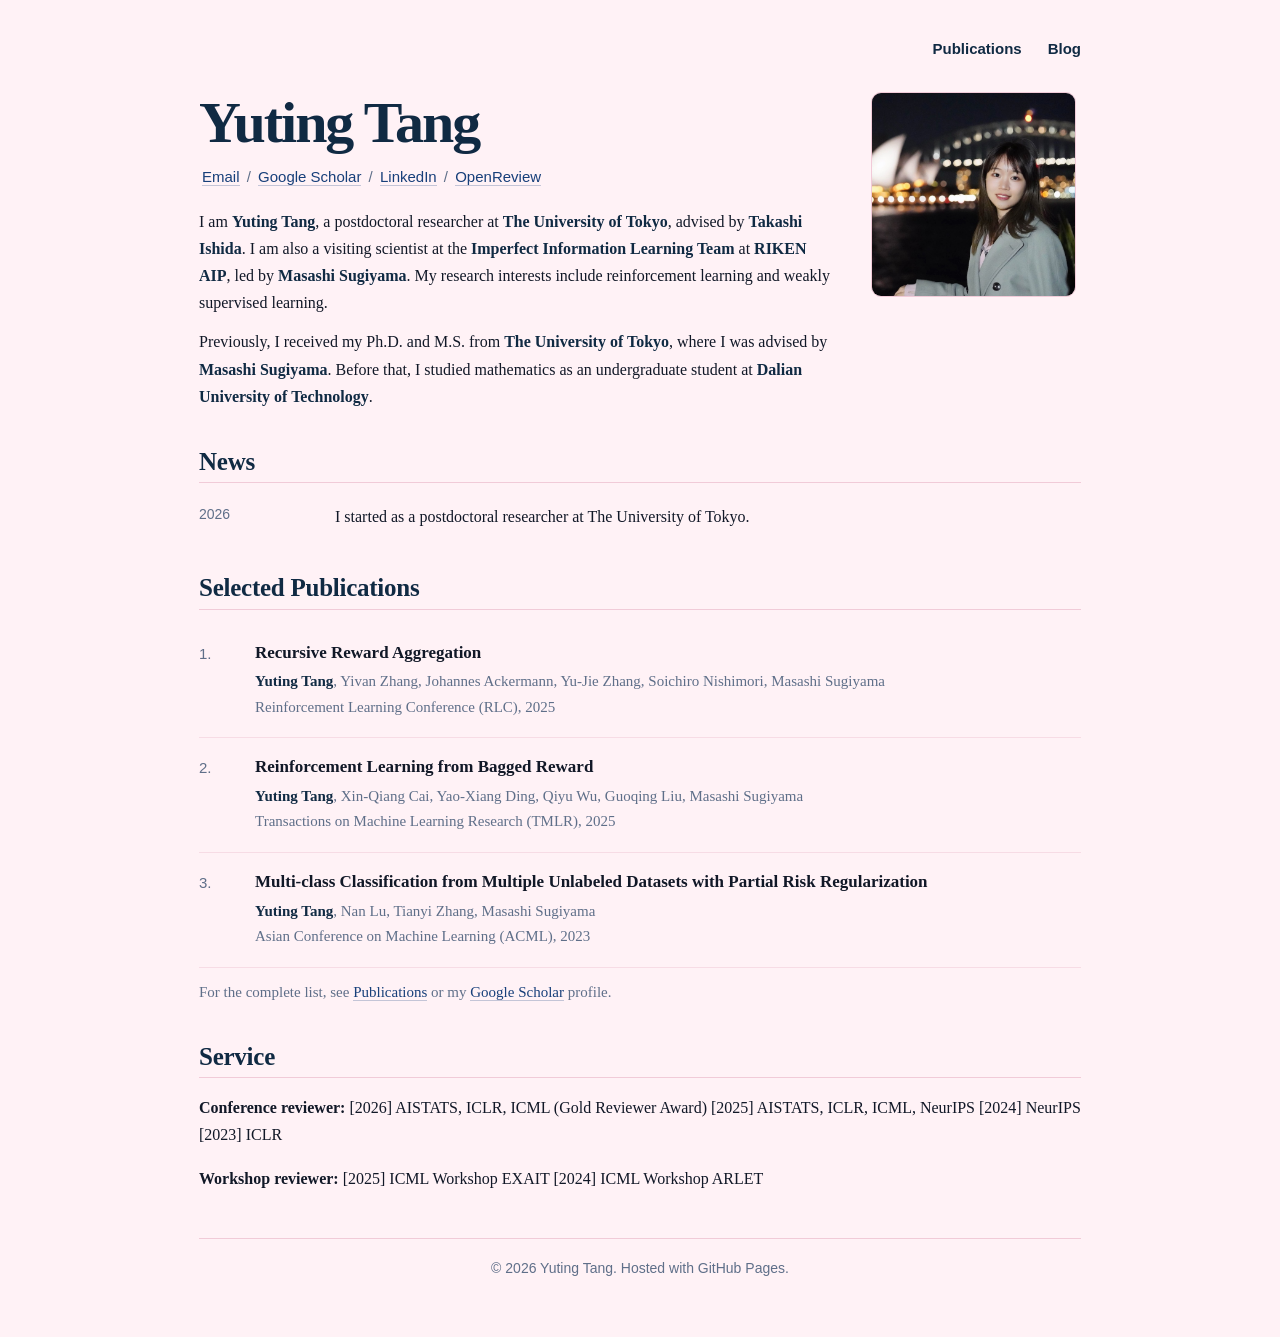
==== index.html @ c819830e "Create" ====
<!doctype html>
<html lang="en">
<head>
  <meta charset="utf-8" />
  <meta name="viewport" content="width=device-width, initial-scale=1" />
  <meta name="description" content="Personal homepage of Yuting Tang, Postdoctoral Researcher at The University of Tokyo." />
  <title>Yuting Tang</title>
  <link rel="stylesheet" href="style.css" />
</head>
<body>
  <main class="page">
    <nav class="topnav" aria-label="Main navigation">
      <a href="publications.html">Publications</a>
      <a href="blog.html">Blog</a>
    </nav>

    <header id="about" class="intro">
      <div>
        <h1>Yuting Tang</h1>
        <p class="links">
          <a href="mailto:tang@ms.k.u-tokyo.ac.jp">Email</a> /
          <a href="https://scholar.google.com/citations?user=rA8V8zEAAAAJ&hl=en" target="_blank" rel="noopener">Google Scholar</a> /
          <a href="https://jp.linkedin.com/in/yuting-tang-8756941a8" target="_blank" rel="noopener">LinkedIn</a> /
          <a href="https://openreview.net/profile?id=~Yuting_Tang1" target="_blank" rel="noopener">OpenReview</a>
        </p>
        <p class="bio">
          I am <strong>Yuting Tang</strong>, a postdoctoral researcher at <strong>The University of Tokyo</strong>, advised by <strong>Takashi Ishida</strong>. I am also a visiting scientist at the <strong>Imperfect Information Learning Team</strong> at <strong>RIKEN AIP</strong>, led by <strong>Masashi Sugiyama</strong>. My research interests include reinforcement learning and weakly supervised learning.
        </p>
        <p class="bio">
          Previously, I received my Ph.D. and M.S. from <strong>The University of Tokyo</strong>, where I was advised by <strong>Masashi Sugiyama</strong>. Before that, I studied mathematics as an undergraduate student at <strong>Dalian University of Technology</strong>.
        </p>
      </div>

      <img class="portrait" src="me.JPG" alt="Yuting Tang" />
    </header>

    <section id="news">
      <h2>News</h2>
      <ul class="news-list">
        <li>
          <span class="date">2026</span>
          <span>I started as a postdoctoral researcher at The University of Tokyo.</span>
        </li>
      </ul>
    </section>

    <section id="selected-publications">
      <h2>Selected Publications</h2>

      <article class="publication">
        <div class="pub-index">1.</div>
        <div>
          <p class="pub-title">Recursive Reward Aggregation</p>
          <p class="authors"><strong>Yuting Tang</strong>, Yivan Zhang, Johannes Ackermann, Yu-Jie Zhang, Soichiro Nishimori, Masashi Sugiyama</p>
          <p class="pub-meta">Reinforcement Learning Conference (RLC), 2025</p>
        </div>
      </article>

      <article class="publication">
        <div class="pub-index">2.</div>
        <div>
          <p class="pub-title">Reinforcement Learning from Bagged Reward</p>
          <p class="authors"><strong>Yuting Tang</strong>, Xin-Qiang Cai, Yao-Xiang Ding, Qiyu Wu, Guoqing Liu, Masashi Sugiyama</p>
          <p class="pub-meta">Transactions on Machine Learning Research (TMLR), 2025</p>
        </div>
      </article>

      <article class="publication">
        <div class="pub-index">3.</div>
        <div>
          <p class="pub-title">Multi-class Classification from Multiple Unlabeled Datasets with Partial Risk Regularization</p>
          <p class="authors"><strong>Yuting Tang</strong>, Nan Lu, Tianyi Zhang, Masashi Sugiyama</p>
          <p class="pub-meta">Asian Conference on Machine Learning (ACML), 2023</p>
        </div>
      </article>

      <p class="note">
        For the complete list, see <a href="publications.html">Publications</a> or my
        <a href="https://scholar.google.com/citations?user=rA8V8zEAAAAJ&hl=en" target="_blank" rel="noopener">Google Scholar</a> profile.
      </p>
    </section>

    <section id="service">
      <h2>Service</h2>
      <div class="service-items">
        <p>
          <strong>Conference reviewer:</strong>
          <span class="year">[2026]</span> AISTATS, ICLR, ICML (Gold Reviewer Award)
          <span class="year">[2025]</span> AISTATS, ICLR, ICML, NeurIPS
          <span class="year">[2024]</span> NeurIPS
          <span class="year">[2023]</span> ICLR
        </p>
        <p>
          <strong>Workshop reviewer:</strong>
          <span class="year">[2025]</span> ICML Workshop EXAIT
          <span class="year">[2024]</span> ICML Workshop ARLET
        </p>
      </div>
    </section>

    <footer class="footer">
      © 2026 Yuting Tang. Hosted with GitHub Pages.
    </footer>
  </main>
</body>
</html>
---- style.css ----
:root {
  --bg: #fff2f6;
  --panel: #fff8fa;
  --text: #111827;
  --navy: #102a43;
  --muted: #5f6f89;
  --link: #173f7a;
  --link-hover: #0b63ce;
  --border: #f1cbd8;
  --soft-border: #f7dce5;
  --tag: #f8e1ea;
}

* {
  box-sizing: border-box;
}

html {
  scroll-behavior: smooth;
}

body {
  margin: 0;
  background: var(--bg);
  color: var(--text);
  font-family: Georgia, "Times New Roman", "Noto Serif", serif;
  font-size: 16px;
  line-height: 1.7;
}

a {
  color: var(--link);
  text-decoration: none;
  border-bottom: 1px solid rgba(23, 63, 122, 0.25);
}

a:hover {
  color: var(--link-hover);
  border-bottom-color: var(--link-hover);
}

.page {
  max-width: 930px;
  margin: 0 auto;
  padding: 28px 24px 56px;
}

.topnav {
  display: flex;
  justify-content: flex-end;
  align-items: center;
  gap: 26px;
  padding: 8px 0 30px;
  font-family: -apple-system, BlinkMacSystemFont, "Segoe UI", sans-serif;
  font-size: 15px;
  font-weight: 600;
}

.topnav a {
  color: var(--navy);
  border-bottom: none;
}

.topnav a:hover {
  color: var(--link-hover);
}

.intro {
  display: grid;
  grid-template-columns: 1fr 210px;
  gap: 38px;
  align-items: start;
  margin-bottom: 30px;
}

h1 {
  margin: 0 0 10px;
  color: var(--navy);
  font-size: clamp(38px, 7vw, 58px);
  line-height: 1.08;
  letter-spacing: -0.035em;
  font-weight: 700;
}

.links {
  margin: 0 0 18px;
  color: var(--muted);
  font-family: -apple-system, BlinkMacSystemFont, "Segoe UI", sans-serif;
  font-size: 15px;
}

.links a {
  margin: 0 3px;
}

.bio {
  margin: 0;
  max-width: 700px;
}

.bio + .bio {
  margin-top: 12px;
}

.bio strong {
  color: var(--navy);
}

.portrait {
  width: 205px;
  height: 205px;
  border-radius: 10px;
  border: 1px solid var(--border);
  background: linear-gradient(135deg, #ffe3ec, #fff8fa);
  display: grid;
  place-items: center;
  color: var(--navy);
  font-family: -apple-system, BlinkMacSystemFont, "Segoe UI", sans-serif;
  font-size: 42px;
  font-weight: 750;
  object-fit: cover;
}

section {
  margin-top: 30px;
  padding-top: 6px;
}

h2 {
  margin: 0 0 14px;
  color: var(--navy);
  font-size: 25px;
  line-height: 1.25;
  font-weight: 700;
  letter-spacing: -0.01em;
  border-bottom: 1px solid var(--border);
  padding-bottom: 5px;
}

.news-list,
.service-list {
  list-style: none;
  margin: 0;
  padding: 0;
}

.news-list li,
.service-list li {
  display: grid;
  grid-template-columns: 118px 1fr;
  gap: 18px;
  padding: 6px 0;
}

.date {
  color: var(--muted);
  font-family: -apple-system, BlinkMacSystemFont, "Segoe UI", sans-serif;
  font-size: 14px;
  white-space: nowrap;
}

.publication {
  display: grid;
  grid-template-columns: 42px 1fr;
  gap: 14px;
  padding: 17px 0;
  border-bottom: 1px solid var(--soft-border);
}

.publication:last-child {
  border-bottom: none;
}

.pub-index {
  color: var(--muted);
  font-family: -apple-system, BlinkMacSystemFont, "Segoe UI", sans-serif;
  font-size: 15px;
}

.venue {
  display: inline-block;
  margin-bottom: 5px;
  padding: 2px 8px;
  border-radius: 999px;
  background: var(--tag);
  color: var(--navy);
  font-family: -apple-system, BlinkMacSystemFont, "Segoe UI", sans-serif;
  font-size: 12px;
  font-weight: 700;
  letter-spacing: 0.02em;
}

.pub-title {
  margin: 0 0 4px;
  color: var(--text);
  font-size: 17px;
  line-height: 1.45;
  font-weight: 700;
}

.authors,
.pub-meta {
  margin: 0;
  color: var(--muted);
  font-size: 15px;
}

.authors strong {
  color: var(--navy);
}

.note {
  margin-top: 12px;
  color: var(--muted);
  font-size: 15px;
}

.footer {
  margin-top: 46px;
  padding-top: 18px;
  border-top: 1px solid var(--border);
  color: var(--muted);
  font-family: -apple-system, BlinkMacSystemFont, "Segoe UI", sans-serif;
  font-size: 14px;
  text-align: center;
}

@media (max-width: 720px) {
  .page {
    padding: 22px 18px 46px;
  }

  .topnav {
    justify-content: flex-start;
    gap: 18px;
    flex-wrap: wrap;
  }

  .intro {
    grid-template-columns: 1fr;
  }

  .portrait {
    width: 165px;
    height: 165px;
    order: -1;
  }

  .news-list li,
  .service-list li {
    grid-template-columns: 1fr;
    gap: 0;
    padding: 8px 0;
  }
}
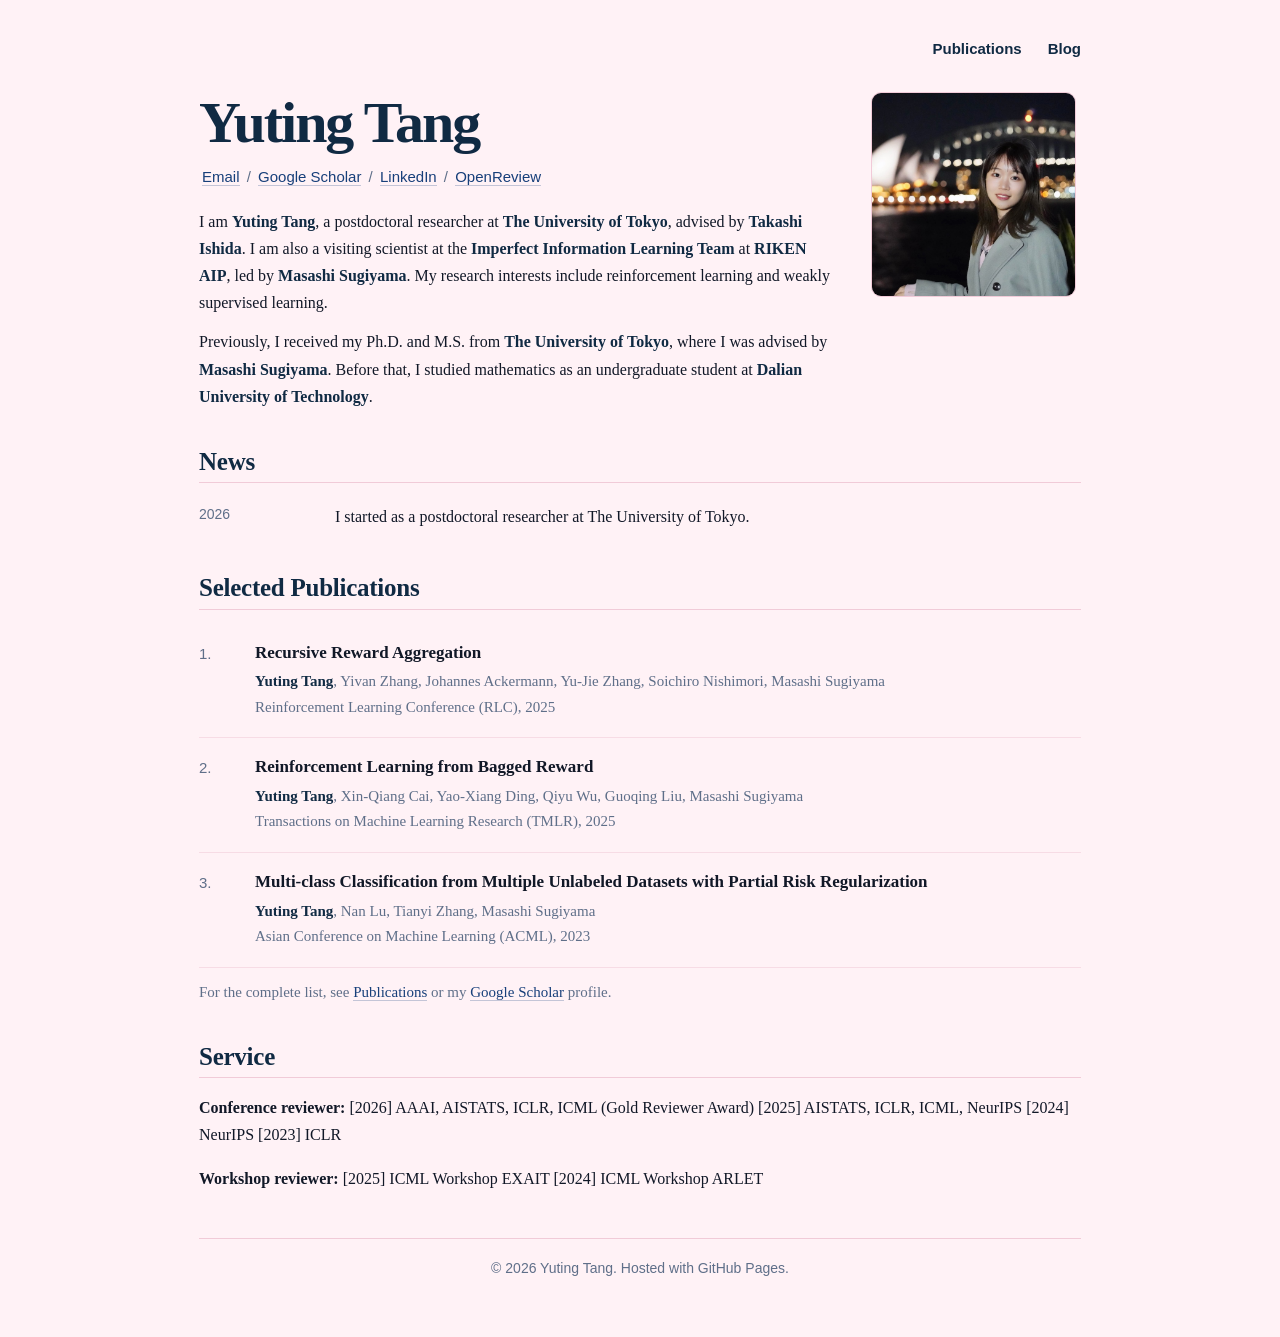
==== commit 19839162: "Update index.html" ====
--- a/index.html
+++ b/index.html
@@ -85,7 +85,7 @@
       <div class="service-items">
         <p>
           <strong>Conference reviewer:</strong>
-          <span class="year">[2026]</span> AISTATS, ICLR, ICML (Gold Reviewer Award)
+          <span class="year">[2026]</span> AAAI, AISTATS, ICLR, ICML (Gold Reviewer Award)
           <span class="year">[2025]</span> AISTATS, ICLR, ICML, NeurIPS
           <span class="year">[2024]</span> NeurIPS
           <span class="year">[2023]</span> ICLR
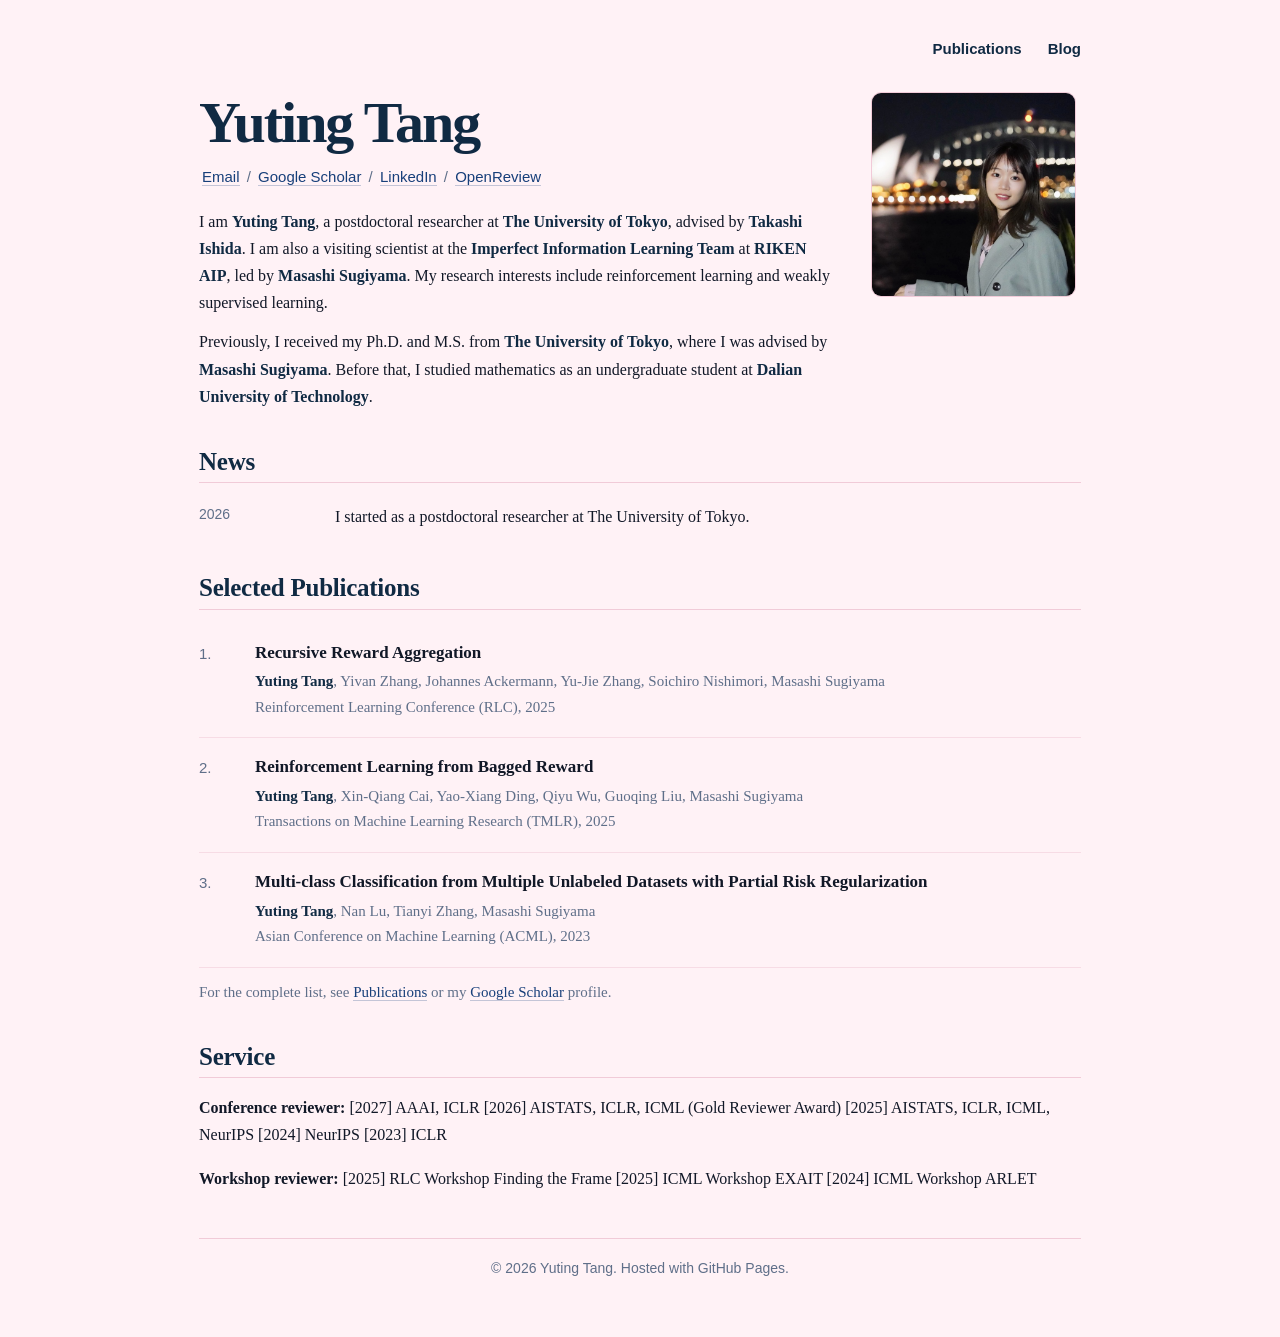
==== commit 66ea1d6d: "Update conference and workshop reviewer information" ====
--- a/index.html
+++ b/index.html
@@ -85,13 +85,15 @@
       <div class="service-items">
         <p>
           <strong>Conference reviewer:</strong>
-          <span class="year">[2026]</span> AAAI, AISTATS, ICLR, ICML (Gold Reviewer Award)
+          <span class="year">[2027]</span> AAAI, ICLR
+          <span class="year">[2026]</span> AISTATS, ICLR, ICML (Gold Reviewer Award)
           <span class="year">[2025]</span> AISTATS, ICLR, ICML, NeurIPS
           <span class="year">[2024]</span> NeurIPS
           <span class="year">[2023]</span> ICLR
         </p>
         <p>
           <strong>Workshop reviewer:</strong>
+          <span class="year">[2025]</span> RLC Workshop Finding the Frame
           <span class="year">[2025]</span> ICML Workshop EXAIT
           <span class="year">[2024]</span> ICML Workshop ARLET
         </p>
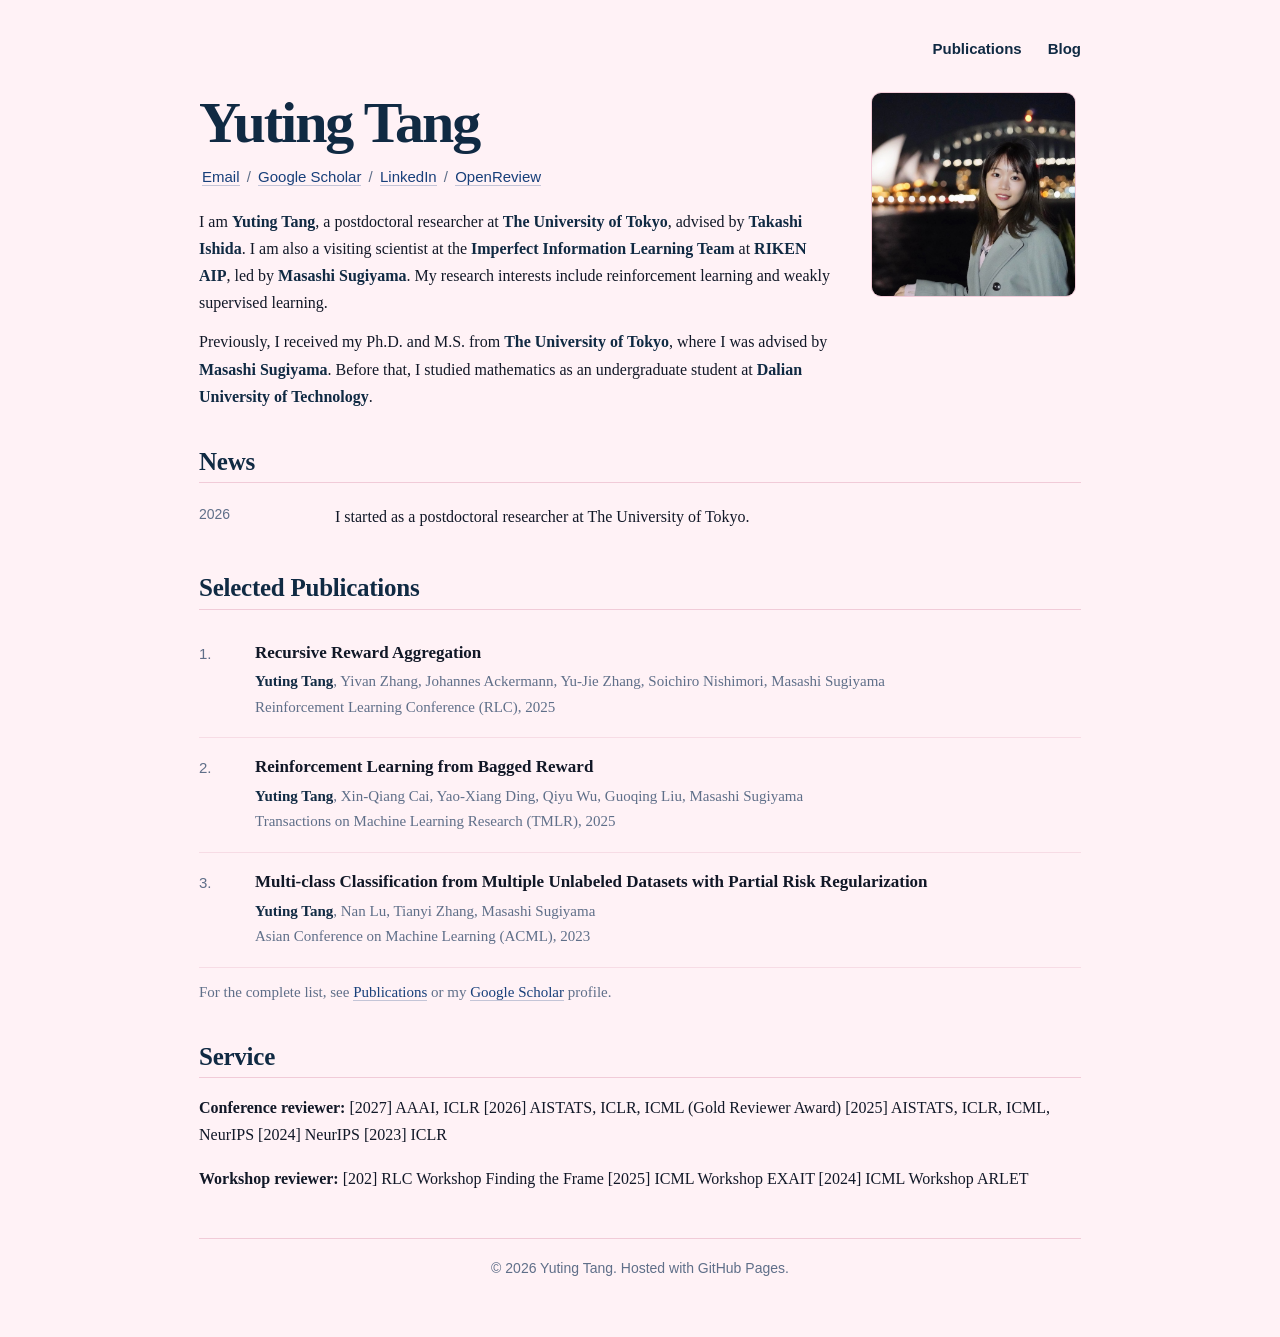
==== commit 36c82e1b: "Update" ====
--- a/index.html
+++ b/index.html
@@ -93,7 +93,7 @@
         </p>
         <p>
           <strong>Workshop reviewer:</strong>
-          <span class="year">[2025]</span> RLC Workshop Finding the Frame
+          <span class="year">[202]</span> RLC Workshop Finding the Frame
           <span class="year">[2025]</span> ICML Workshop EXAIT
           <span class="year">[2024]</span> ICML Workshop ARLET
         </p>
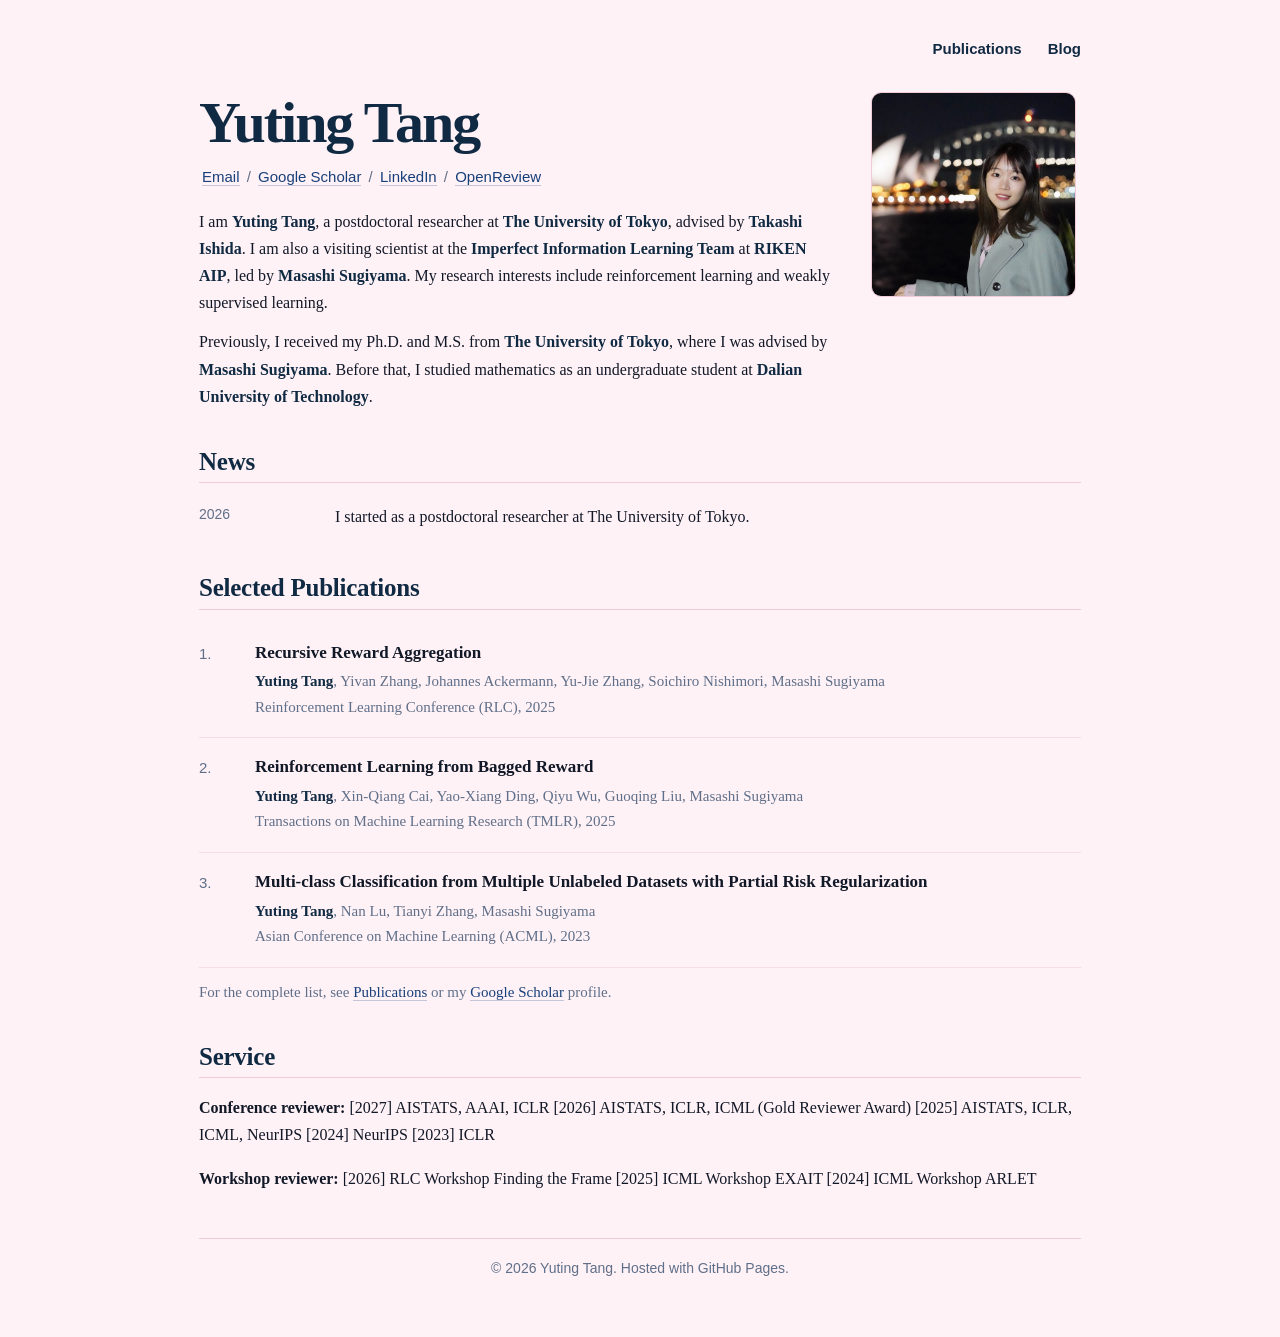
==== commit 043070b0: "Update conference and workshop reviewer years" ====
--- a/index.html
+++ b/index.html
@@ -85,7 +85,7 @@
       <div class="service-items">
         <p>
           <strong>Conference reviewer:</strong>
-          <span class="year">[2027]</span> AAAI, ICLR
+          <span class="year">[2027]</span> AISTATS, AAAI, ICLR
           <span class="year">[2026]</span> AISTATS, ICLR, ICML (Gold Reviewer Award)
           <span class="year">[2025]</span> AISTATS, ICLR, ICML, NeurIPS
           <span class="year">[2024]</span> NeurIPS
@@ -93,7 +93,7 @@
         </p>
         <p>
           <strong>Workshop reviewer:</strong>
-          <span class="year">[202]</span> RLC Workshop Finding the Frame
+          <span class="year">[2026]</span> RLC Workshop Finding the Frame
           <span class="year">[2025]</span> ICML Workshop EXAIT
           <span class="year">[2024]</span> ICML Workshop ARLET
         </p>
